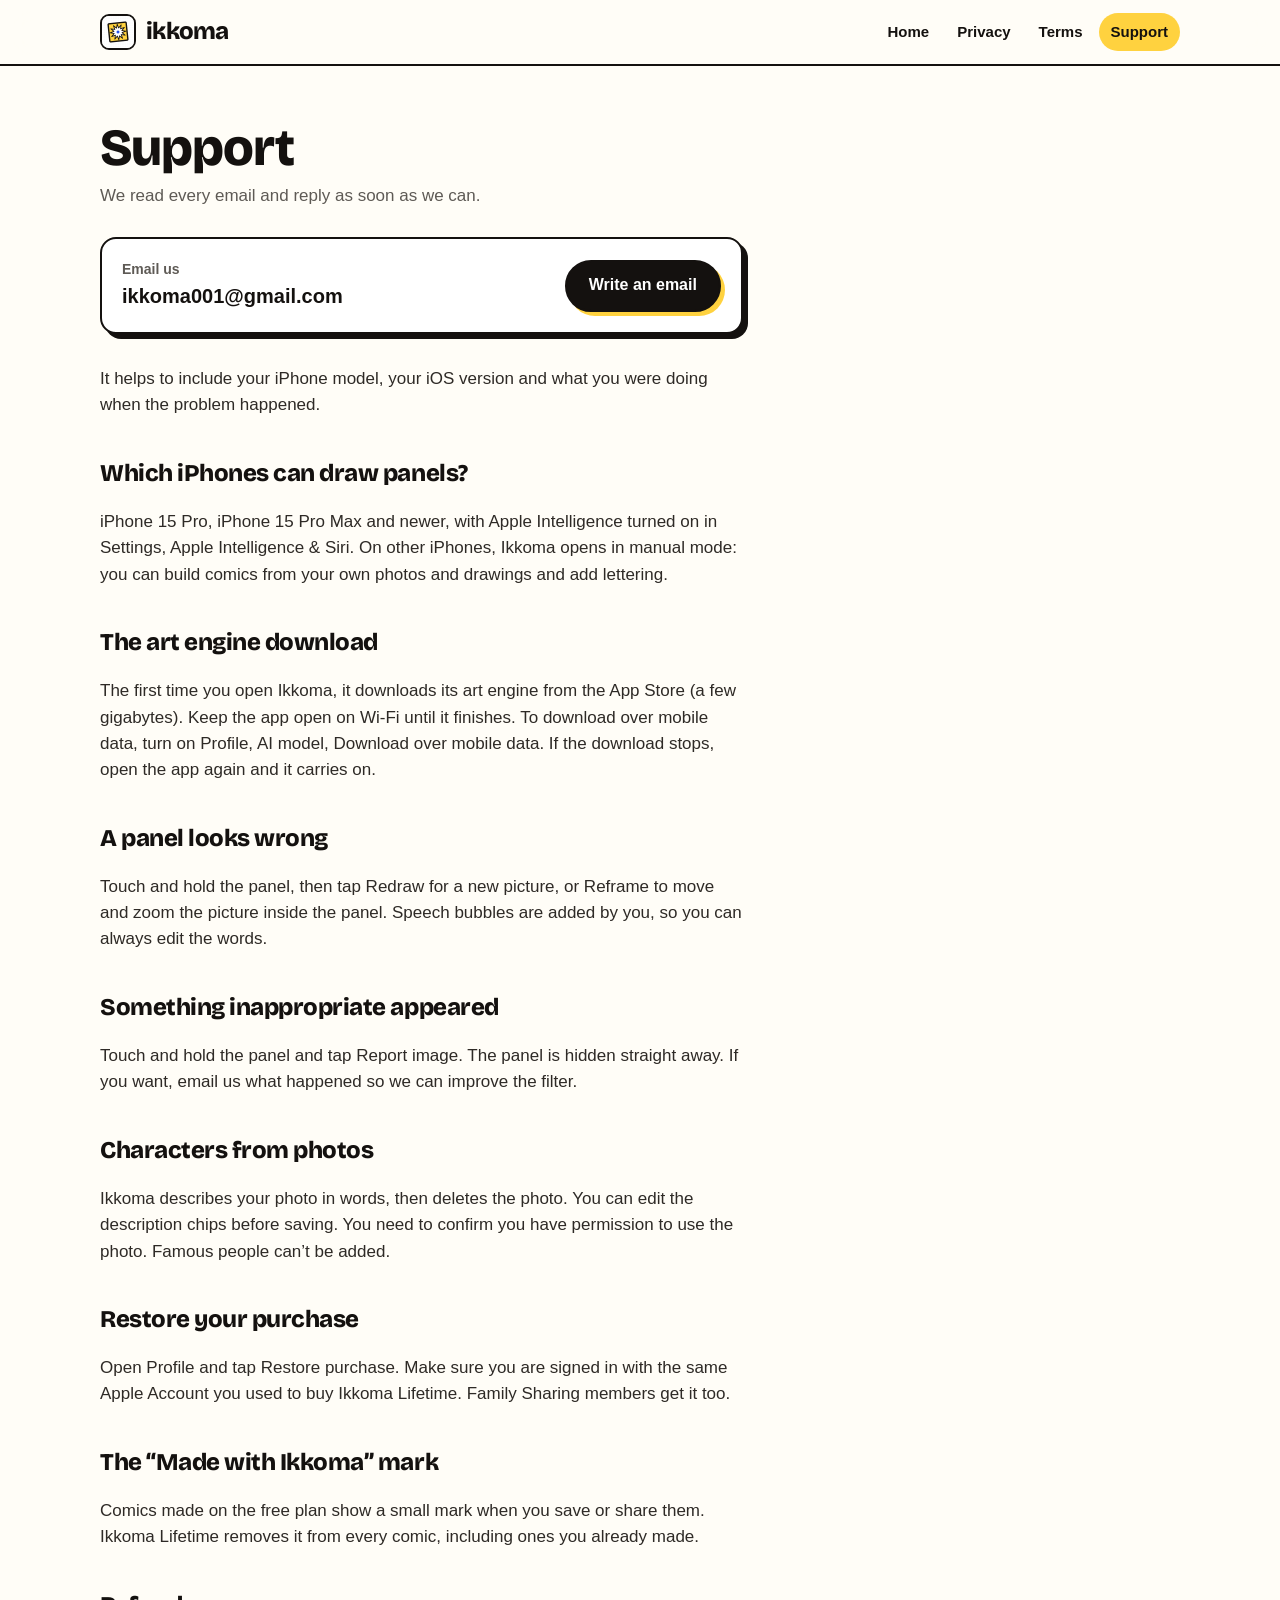
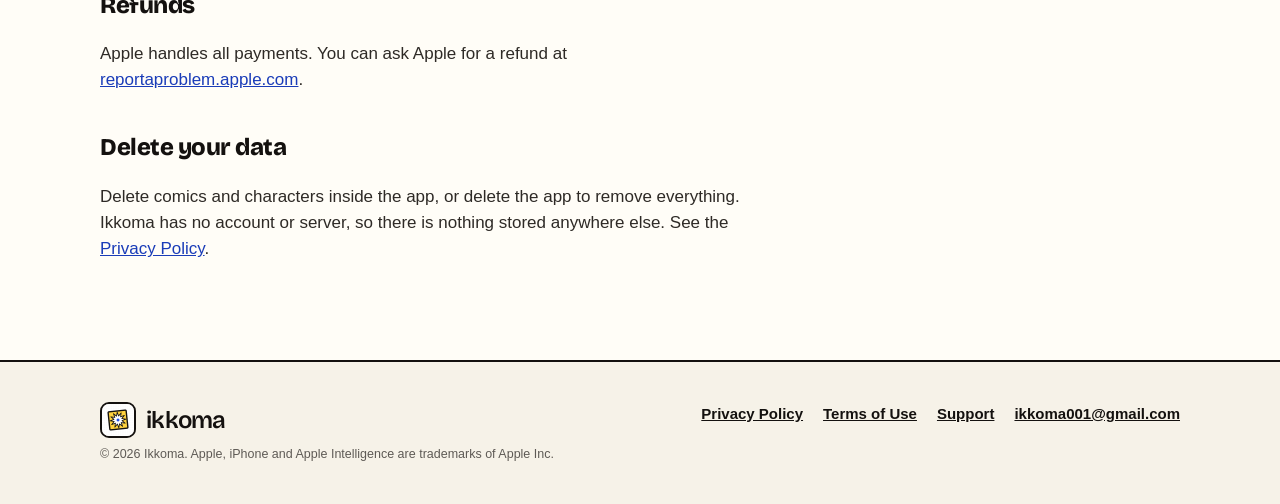
==== docs/support.html @ 83c312ec "Add Ikkoma website: home, privacy, terms and support pages" ====
<!doctype html>
<html lang="en">
<head>
<meta charset="utf-8">
<meta name="viewport" content="width=device-width, initial-scale=1, viewport-fit=cover">
<title>Ikkoma Support</title>
<meta name="description" content="Help with Ikkoma, the AI comic maker for iPhone: device requirements, the art engine, purchases, and contact.">
<link rel="icon" type="image/png" href="favicon.png">
<link rel="apple-touch-icon" href="apple-touch-icon.png">
<link rel="preconnect" href="https://fonts.googleapis.com">
<link rel="preconnect" href="https://fonts.gstatic.com" crossorigin>
<link href="https://fonts.googleapis.com/css2?family=Bricolage+Grotesque:opsz,wght@12..96,700;12..96,800&display=swap" rel="stylesheet">
<link rel="stylesheet" href="styles.css">
</head>
<body>

<header class="site-header">
  <div class="wrap">
    <a class="brand" href="./"><img src="images/icon-512.png" alt="">ikkoma</a>
    <nav class="nav" aria-label="Main">
      <a class="hide-sm" href="./">Home</a>
      <a href="privacy.html">Privacy</a>
      <a href="terms.html">Terms</a>
      <a href="support.html" aria-current="page">Support</a>
    </nav>
  </div>
</header>

<main class="doc">
  <div class="wrap">
    <article>
      <h1>Support</h1>
      <p class="updated">We read every email and reply as soon as we can.</p>

      <div class="contact-card">
        <div><div style="font-size: 14px; font-weight: 700; color: var(--muted)">Email us</div><div class="email">ikkoma001@gmail.com</div></div>
        <a class="btn btn-primary" href="mailto:ikkoma001@gmail.com?subject=Ikkoma%20support">Write an email</a>
      </div>
      <p>It helps to include your iPhone model, your iOS version and what you were doing when the problem happened.</p>

      <h2>Which iPhones can draw panels?</h2>
      <p>iPhone 15 Pro, iPhone 15 Pro Max and newer, with Apple Intelligence turned on in Settings, Apple Intelligence &amp; Siri. On other iPhones, Ikkoma opens in manual mode: you can build comics from your own photos and drawings and add lettering.</p>

      <h2>The art engine download</h2>
      <p>The first time you open Ikkoma, it downloads its art engine from the App Store (a few gigabytes). Keep the app open on Wi-Fi until it finishes. To download over mobile data, turn on Profile, AI model, Download over mobile data. If the download stops, open the app again and it carries on.</p>

      <h2>A panel looks wrong</h2>
      <p>Touch and hold the panel, then tap Redraw for a new picture, or Reframe to move and zoom the picture inside the panel. Speech bubbles are added by you, so you can always edit the words.</p>

      <h2>Something inappropriate appeared</h2>
      <p>Touch and hold the panel and tap Report image. The panel is hidden straight away. If you want, email us what happened so we can improve the filter.</p>

      <h2>Characters from photos</h2>
      <p>Ikkoma describes your photo in words, then deletes the photo. You can edit the description chips before saving. You need to confirm you have permission to use the photo. Famous people can’t be added.</p>

      <h2>Restore your purchase</h2>
      <p>Open Profile and tap Restore purchase. Make sure you are signed in with the same Apple Account you used to buy Ikkoma Lifetime. Family Sharing members get it too.</p>

      <h2>The “Made with Ikkoma” mark</h2>
      <p>Comics made on the free plan show a small mark when you save or share them. Ikkoma Lifetime removes it from every comic, including ones you already made.</p>

      <h2>Refunds</h2>
      <p>Apple handles all payments. You can ask Apple for a refund at <a href="https://reportaproblem.apple.com">reportaproblem.apple.com</a>.</p>

      <h2>Delete your data</h2>
      <p>Delete comics and characters inside the app, or delete the app to remove everything. Ikkoma has no account or server, so there is nothing stored anywhere else. See the <a href="privacy.html">Privacy Policy</a>.</p>
    </article>
  </div>
</main>

<footer class="site-footer">
  <div class="wrap">
    <div>
      <a class="brand" href="./"><img src="images/icon-512.png" alt="">ikkoma</a>
      <small>© 2026 Ikkoma. Apple, iPhone and Apple Intelligence are trademarks of Apple Inc.</small>
    </div>
    <nav aria-label="Footer">
      <a href="privacy.html">Privacy Policy</a>
      <a href="terms.html">Terms of Use</a>
      <a href="support.html">Support</a>
      <a href="mailto:ikkoma001@gmail.com">ikkoma001@gmail.com</a>
    </nav>
  </div>
</footer>

</body>
</html>
---- docs/styles.css ----
/* Ikkoma site: printed-comic look, one light theme on purpose */
:root {
  --paper: #FFFDF7;
  --paper-2: #F6F2E8;
  --ink: #14110F;
  --muted: #5E5A55;
  --yellow: #FFD23F;
  --blue: #2450E8;
  --blue-ink: #1A3CB8;
  --green: #1F7A44;
  --line: #E4DED2;
  color-scheme: light;
}

* { box-sizing: border-box; }

html { -webkit-text-size-adjust: 100%; }

body {
  margin: 0;
  background: var(--paper);
  color: var(--ink);
  font: 17px/1.55 -apple-system, BlinkMacSystemFont, "SF Pro Text", "Helvetica Neue", Arial, sans-serif;
}

img { max-width: 100%; display: block; }

a { color: var(--blue-ink); }
a:hover { color: var(--blue); }

h1, h2, h3 {
  font-family: "Bricolage Grotesque", -apple-system, BlinkMacSystemFont, "Helvetica Neue", sans-serif;
  font-weight: 800;
  letter-spacing: -0.02em;
  text-wrap: balance;
  margin: 0;
}

.wrap {
  max-width: 1120px;
  margin: 0 auto;
  padding-left: max(20px, env(safe-area-inset-left, 0px));
  padding-right: max(20px, env(safe-area-inset-right, 0px));
}

.halftone {
  background-color: var(--paper);
  background-image: radial-gradient(rgba(20, 17, 15, .10) 1.2px, transparent 1.6px);
  background-size: 9px 9px;
}

/* Header */
.site-header {
  position: sticky;
  top: 0;
  z-index: 10;
  background: rgba(255, 253, 247, .86);
  backdrop-filter: blur(16px) saturate(170%);
  -webkit-backdrop-filter: blur(16px) saturate(170%);
  border-bottom: 2px solid var(--ink);
}
.site-header .wrap {
  display: flex;
  align-items: center;
  justify-content: space-between;
  gap: 16px;
  min-height: 64px;
}
.brand {
  display: flex;
  align-items: center;
  gap: 10px;
  color: var(--ink);
  text-decoration: none;
  font-family: "Bricolage Grotesque", sans-serif;
  font-weight: 800;
  font-size: 24px;
  letter-spacing: -0.03em;
}
.brand img { width: 36px; height: 36px; border-radius: 9px; border: 2px solid var(--ink); }
.nav { display: flex; flex-wrap: wrap; gap: 4px; }
.nav a {
  display: inline-flex;
  align-items: center;
  height: 38px;
  padding: 0 12px;
  border-radius: 19px;
  color: var(--ink);
  text-decoration: none;
  font-size: 15px;
  font-weight: 600;
}
.nav a:hover, .nav a[aria-current="page"] { background: var(--yellow); color: var(--ink); }

/* Buttons */
.btn {
  display: inline-flex;
  align-items: center;
  justify-content: center;
  gap: 8px;
  height: 52px;
  padding: 0 22px;
  border-radius: 26px;
  border: 2.5px solid var(--ink);
  font-weight: 700;
  font-size: 16px;
  text-decoration: none;
  transition: transform 120ms ease-out, box-shadow 120ms ease-out;
}
.btn:active { transform: translate(2px, 2px); box-shadow: none !important; }
.btn-primary { background: var(--ink); color: #FFFFFF; box-shadow: 4px 4px 0 var(--yellow); }
.btn-primary:hover { color: #FFFFFF; }
.btn-secondary { background: #FFFFFF; color: var(--ink); box-shadow: 4px 4px 0 var(--ink); }
.btn-secondary:hover { color: var(--ink); }

/* Hero */
.hero { border-bottom: 2px solid var(--ink); }
.hero .wrap {
  display: grid;
  grid-template-columns: minmax(0, 1fr) minmax(0, 1fr);
  gap: 48px;
  align-items: center;
  padding-block: 64px 72px;
}
.eyebrow {
  display: inline-block;
  padding: 4px 12px;
  border: 2px solid var(--ink);
  border-radius: 999px;
  background: var(--yellow);
  font-size: 13px;
  font-weight: 800;
  letter-spacing: 0.06em;
  text-transform: uppercase;
}
.hero h1 { font-size: clamp(42px, 6vw, 72px); line-height: 0.98; margin: 18px 0 18px; }
.hero p.lead { font-size: 19px; max-width: 34ch; color: #2E2A26; margin: 0 0 28px; }
.cta { display: flex; flex-wrap: wrap; gap: 14px; }
.note { margin-top: 16px; font-size: 14px; color: var(--muted); }

/* The one-line prompt and the comic page */
.demo { display: flex; flex-direction: column; gap: 14px; }
.prompt {
  display: flex;
  gap: 10px;
  align-items: flex-start;
  padding: 14px 16px;
  background: #FFFFFF;
  border: 2.5px solid var(--ink);
  border-radius: 16px;
  font-size: 16px;
  line-height: 1.4;
}
.prompt b { flex-shrink: 0; font-size: 12px; letter-spacing: 0.06em; text-transform: uppercase; padding-top: 2px; color: var(--muted); }
.page {
  display: grid;
  grid-template-columns: repeat(2, minmax(0, 1fr));
  gap: 10px;
  padding: 10px;
  background: #FFFFFF;
  border: 3px solid var(--ink);
  border-radius: 6px;
  box-shadow: 8px 8px 0 var(--ink);
  transform: rotate(-1.2deg);
}
.panel {
  position: relative;
  margin: 0;
  border: 3px solid var(--ink);
  overflow: hidden;
  aspect-ratio: 1 / 1;
  max-width: 100%;
  background: var(--paper-2);
}
.panel img { width: 100%; height: 100%; object-fit: cover; }
.bubble {
  position: absolute;
  max-width: 78%;
  padding: 6px 10px;
  background: #FFFFFF;
  border: 2.5px solid var(--ink);
  border-radius: 16px;
  font-family: "Comic Neue", "Bricolage Grotesque", sans-serif;
  font-weight: 700;
  font-size: 14px;
  line-height: 1.2;
}
.bubble.tl { top: 8px; left: 8px; }
.bubble.tr { top: 8px; right: 8px; }
.bubble.caption { border-radius: 0; background: var(--yellow); }

/* Sections */
section { padding-block: 80px; }
.section-head { max-width: 640px; margin-bottom: 40px; }
.section-head h2 { font-size: clamp(32px, 4.5vw, 48px); line-height: 1.04; margin-bottom: 12px; }
.section-head p { margin: 0; color: var(--muted); font-size: 18px; }

.steps { display: grid; grid-template-columns: repeat(3, minmax(0, 1fr)); gap: 20px; counter-reset: step; }
.step {
  padding: 24px;
  background: #FFFFFF;
  border: 2.5px solid var(--ink);
  border-radius: 18px;
}
.step .num {
  display: inline-flex;
  align-items: center;
  justify-content: center;
  width: 40px;
  height: 40px;
  border-radius: 20px;
  background: var(--yellow);
  border: 2.5px solid var(--ink);
  font-weight: 800;
  margin-bottom: 14px;
}
.step h3 { font-size: 22px; margin-bottom: 8px; }
.step p { margin: 0; color: #2E2A26; }

.features { display: grid; grid-template-columns: repeat(3, minmax(0, 1fr)); gap: 28px 32px; }
.feature h3 { font-size: 20px; margin-bottom: 6px; display: flex; gap: 10px; align-items: baseline; }
.feature h3::before { content: ""; flex-shrink: 0; width: 12px; height: 12px; background: var(--blue); border: 2px solid var(--ink); transform: rotate(45deg) translateY(-2px); }
.feature p { margin: 0; color: #2E2A26; }

.styles { display: grid; grid-template-columns: repeat(3, minmax(0, 1fr)); gap: 16px; }
.style { margin: 0; }
.style img { aspect-ratio: 1 / 1; object-fit: cover; width: 100%; border: 3px solid var(--ink); border-radius: 6px; }
.style figcaption { margin-top: 8px; font-weight: 700; }
.fineprint { margin-top: 18px; font-size: 14px; color: var(--muted); }

.band { background: var(--ink); color: #FFFFFF; }
.band .section-head p { color: rgba(255, 255, 255, .72); }
.band ul { list-style: none; padding: 0; margin: 0; display: grid; grid-template-columns: repeat(2, minmax(0, 1fr)); gap: 16px 32px; }
.band li { display: flex; gap: 12px; align-items: flex-start; }
.band li::before { content: ""; flex-shrink: 0; width: 18px; height: 18px; margin-top: 4px; border-radius: 9px; background: var(--yellow); }
.band a { color: var(--yellow); }

.price {
  display: grid;
  grid-template-columns: minmax(0, 1fr) auto;
  gap: 32px;
  align-items: center;
  padding: 36px;
  background: var(--yellow);
  border: 3px solid var(--ink);
  border-radius: 24px;
  box-shadow: 8px 8px 0 var(--ink);
}
.price h2 { font-size: clamp(30px, 4vw, 44px); line-height: 1.04; margin-bottom: 10px; }
.price p { margin: 0; max-width: 52ch; }

.faq { display: flex; flex-direction: column; gap: 12px; max-width: 760px; }
.faq details { background: #FFFFFF; border: 2px solid var(--ink); border-radius: 14px; padding: 0 18px; }
.faq summary { cursor: pointer; padding: 16px 0; font-weight: 700; list-style-position: outside; }
.faq details p { margin: 0 0 16px; color: #2E2A26; }

/* Footer */
.site-footer { border-top: 2px solid var(--ink); padding-block: 40px; background: var(--paper-2); font-size: 15px; }
.site-footer .wrap { display: flex; flex-wrap: wrap; gap: 24px; justify-content: space-between; align-items: flex-start; }
.site-footer nav { display: flex; flex-wrap: wrap; gap: 8px 20px; }
.site-footer a { color: var(--ink); font-weight: 600; }
.site-footer small { display: block; color: var(--muted); margin-top: 6px; }

/* Legal and support pages */
.doc { padding-block: 56px 80px; }
.doc article { max-width: 68ch; }
.doc h1 { font-size: clamp(36px, 5vw, 52px); line-height: 1.02; margin-bottom: 8px; }
.doc .updated { color: var(--muted); margin: 0 0 28px; }
.doc h2 { font-size: 24px; margin: 36px 0 10px; }
.doc p, .doc li { color: #2E2A26; }
.doc ul { padding-left: 22px; }
.doc li { margin-bottom: 6px; }
.summary {
  padding: 18px 20px;
  background: var(--yellow);
  border: 2.5px solid var(--ink);
  border-radius: 16px;
  font-weight: 600;
}
.contact-card {
  display: flex;
  flex-wrap: wrap;
  gap: 16px;
  align-items: center;
  justify-content: space-between;
  padding: 20px;
  background: #FFFFFF;
  border: 2.5px solid var(--ink);
  border-radius: 16px;
  box-shadow: 5px 5px 0 var(--ink);
  margin: 8px 0 32px;
}
.contact-card .email { font-size: 20px; font-weight: 800; user-select: all; overflow-wrap: anywhere; }

@media (max-width: 860px) {
  .hero .wrap { grid-template-columns: minmax(0, 1fr); gap: 40px; padding-block: 40px 56px; }
  .steps, .features { grid-template-columns: minmax(0, 1fr); }
  .styles { grid-template-columns: repeat(2, minmax(0, 1fr)); }
  .band ul { grid-template-columns: minmax(0, 1fr); }
  .price { grid-template-columns: minmax(0, 1fr); padding: 26px; }
  section { padding-block: 56px; }
}
@media (max-width: 560px) {
  .brand { font-size: 21px; }
  .brand img { width: 32px; height: 32px; }
  .nav { flex-wrap: nowrap; gap: 0; }
  .nav a { padding: 0 9px; font-size: 14px; }
  .nav .hide-sm { display: none; }
  .bubble { font-size: 12px; padding: 4px 8px; }
}
@media (prefers-reduced-motion: reduce) {
  .btn { transition: none; }
  .page { transform: none; }
}
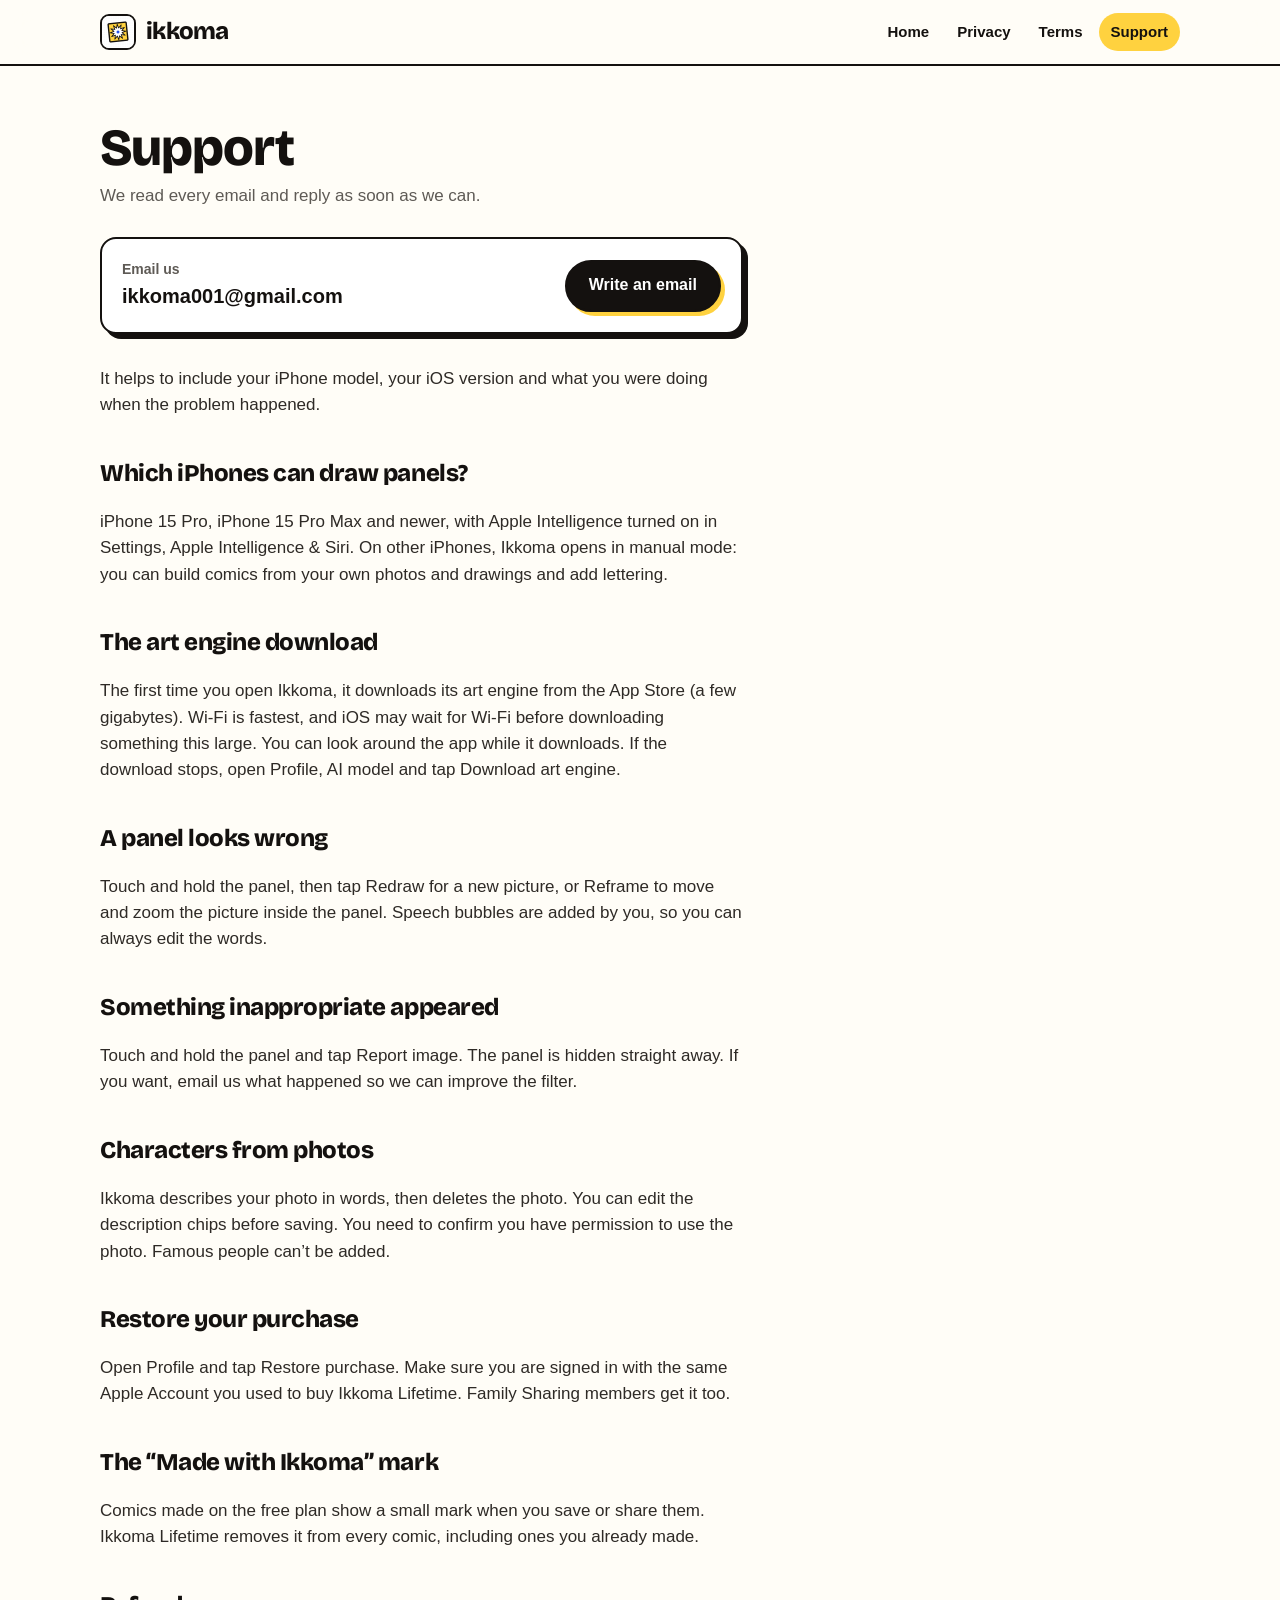
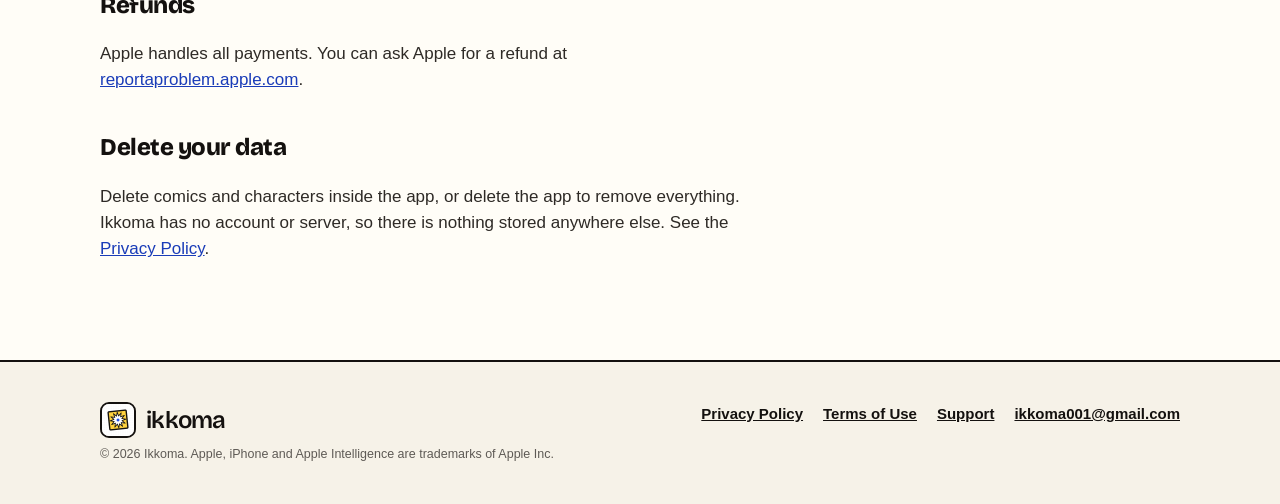
==== commit 6954574c: "Support page: describe the art engine download as it works in the app" ====
--- a/docs/support.html
+++ b/docs/support.html
@@ -42,7 +42,7 @@
       <p>iPhone 15 Pro, iPhone 15 Pro Max and newer, with Apple Intelligence turned on in Settings, Apple Intelligence &amp; Siri. On other iPhones, Ikkoma opens in manual mode: you can build comics from your own photos and drawings and add lettering.</p>
 
       <h2>The art engine download</h2>
-      <p>The first time you open Ikkoma, it downloads its art engine from the App Store (a few gigabytes). Keep the app open on Wi-Fi until it finishes. To download over mobile data, turn on Profile, AI model, Download over mobile data. If the download stops, open the app again and it carries on.</p>
+      <p>The first time you open Ikkoma, it downloads its art engine from the App Store (a few gigabytes). Wi-Fi is fastest, and iOS may wait for Wi-Fi before downloading something this large. You can look around the app while it downloads. If the download stops, open Profile, AI model and tap Download art engine.</p>
 
       <h2>A panel looks wrong</h2>
       <p>Touch and hold the panel, then tap Redraw for a new picture, or Reframe to move and zoom the picture inside the panel. Speech bubbles are added by you, so you can always edit the words.</p>
